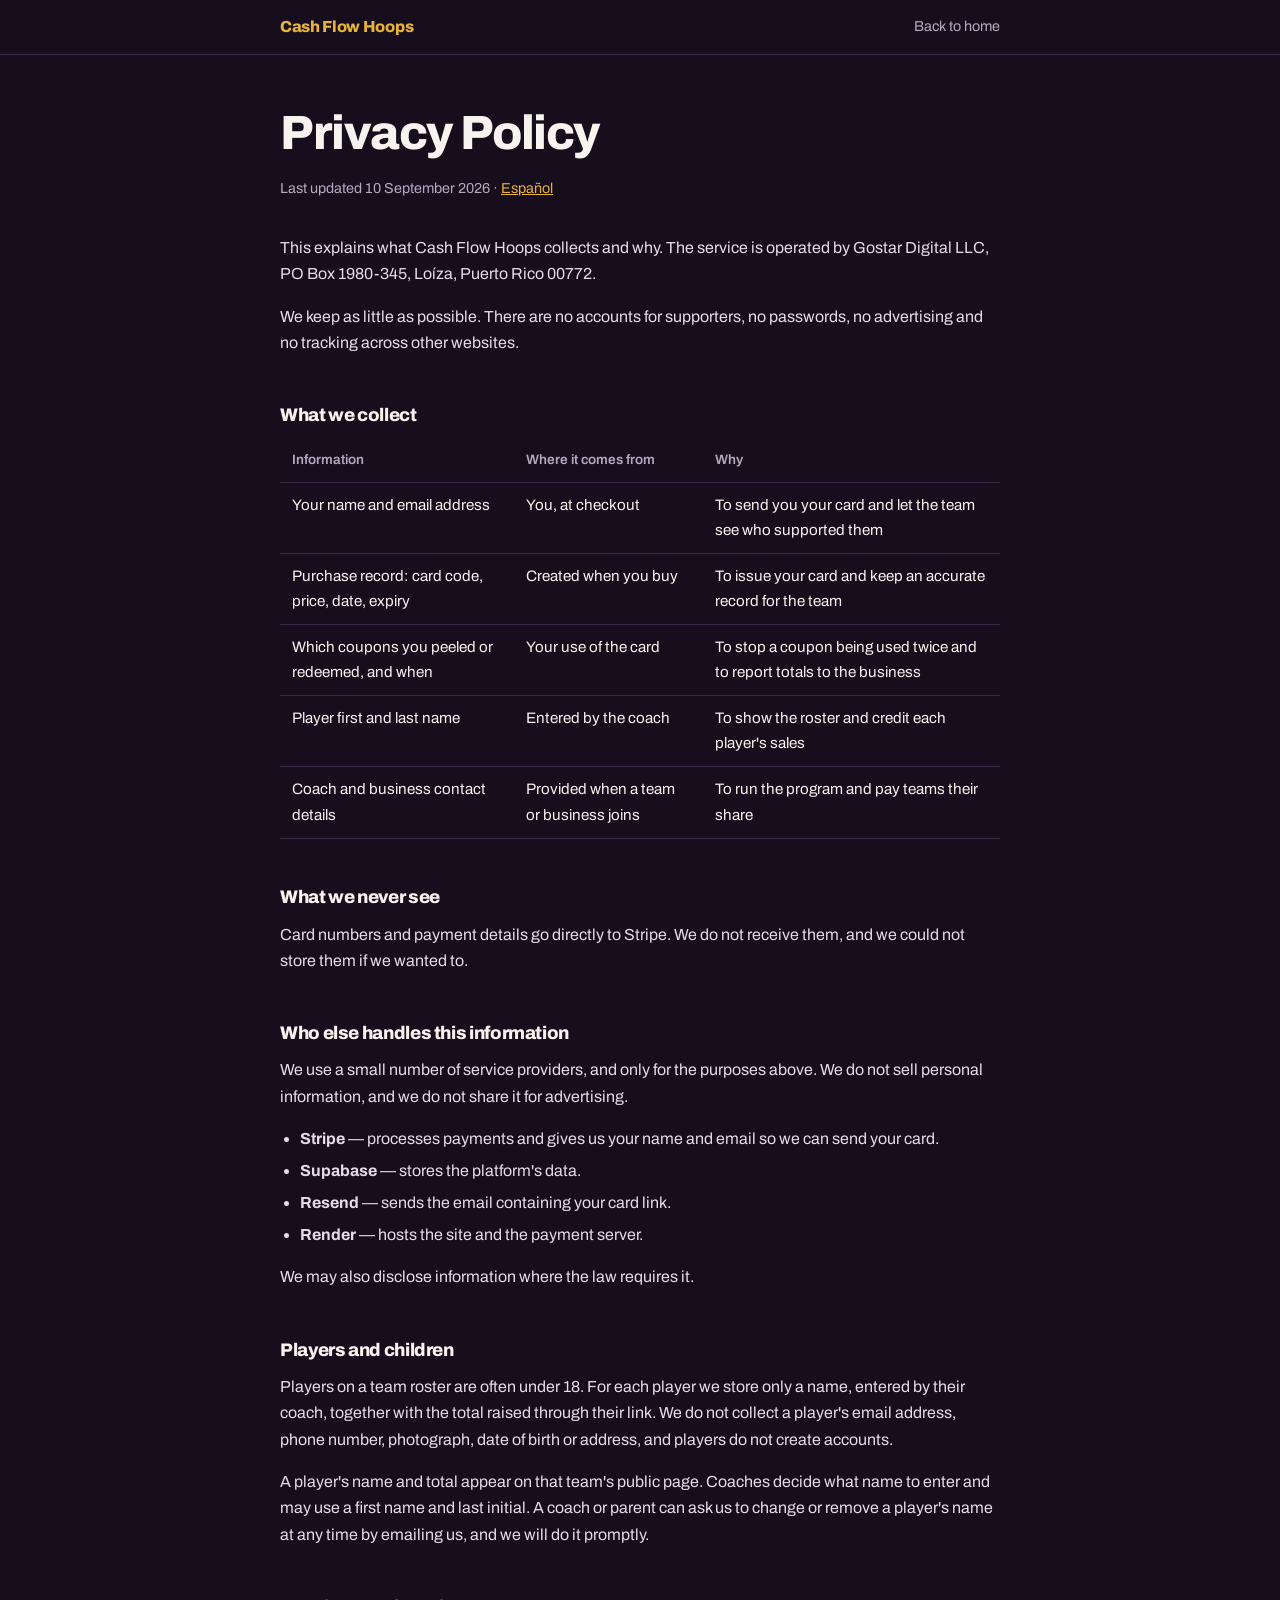
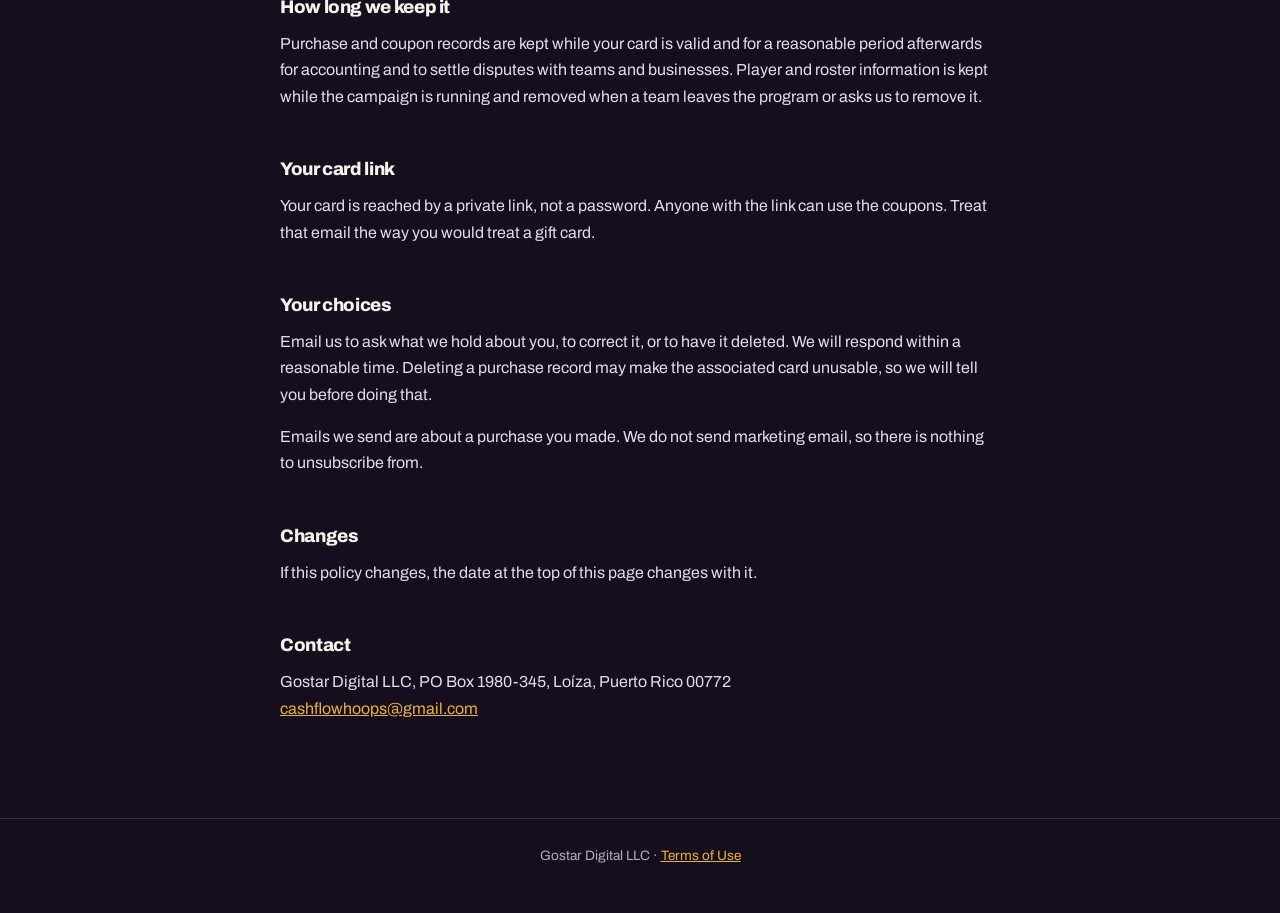
==== privacy.html @ 98130f08 "Add privacy policy page This file contains the privacy policy for Cash Flow Hoops, detailing data co" ====
<!doctype html>
<html lang="en">
<head>
<meta charset="utf-8">
<meta name="viewport" content="width=device-width,initial-scale=1">
<title>Privacy Policy — Cash Flow Hoops</title>
<link rel="preconnect" href="https://fonts.googleapis.com">
<link rel="preconnect" href="https://fonts.gstatic.com" crossorigin>
<link href="https://fonts.googleapis.com/css2?family=Archivo:wght@400;500;600;800&display=swap" rel="stylesheet">
<style>
:root{--ink:#160E1C;--line:#3A2647;--gold:#E8B23A;--paper:#F7F3EF;--mute:#B7A8C2}
*{box-sizing:border-box}
body{margin:0;background:var(--ink);color:var(--paper);font-family:Archivo,system-ui,sans-serif;font-size:16px;line-height:1.65}
.wrap{width:min(720px,92vw);margin:0 auto}
nav{border-bottom:1px solid var(--line)}
.navin{display:flex;align-items:center;justify-content:space-between;padding:14px 0}
.mark{font-weight:800;letter-spacing:-.02em;text-decoration:none}
.mark em{font-style:normal;color:var(--gold)}
.navin a.back{color:var(--mute);text-decoration:none;font-size:.9rem}
.navin a.back:hover{color:var(--paper)}
main{padding:54px 0 80px}
h1{font-size:clamp(2.1rem,5vw,3rem);font-weight:800;letter-spacing:-.03em;line-height:1;margin:0 0 .4em}
h2{font-size:1.14rem;font-weight:800;letter-spacing:-.02em;margin:2.4em 0 .5em}
p,li{color:#E4DCEA}
p{margin:0 0 1em}
ul{padding-left:20px;margin:0 0 1em}
li{margin:.35em 0}
.date{color:var(--mute);font-size:.9rem;margin-bottom:2.4em}
a{color:var(--gold)}
table{width:100%;border-collapse:collapse;margin:0 0 1.4em;font-size:.95rem}
th,td{text-align:left;padding:10px 12px;border-bottom:1px solid var(--line);vertical-align:top}
th{color:var(--mute);font-weight:600;font-size:.85rem}
footer{border-top:1px solid var(--line);padding:26px 0 46px;color:var(--mute);font-size:.85rem;text-align:center}
</style>
</head>
<body>

<nav><div class="wrap navin">
  <a class="mark" href="index.html">Cash Flow <em>Hoops</em></a>
  <a class="back" href="index.html">Back to home</a>
</div></nav>

<main class="wrap">
  <h1>Privacy Policy</h1>
  <p class="date">Last updated 10 September 2026 · <a href="privacy-es.html">Español</a></p>

  <p>This explains what Cash Flow Hoops collects and why. The service is operated by Gostar Digital LLC, PO Box 1980-345, Loíza, Puerto Rico 00772.</p>
  <p>We keep as little as possible. There are no accounts for supporters, no passwords, no advertising and no tracking across other websites.</p>

  <h2>What we collect</h2>
  <table>
    <tr><th>Information</th><th>Where it comes from</th><th>Why</th></tr>
    <tr><td>Your name and email address</td><td>You, at checkout</td><td>To send you your card and let the team see who supported them</td></tr>
    <tr><td>Purchase record: card code, price, date, expiry</td><td>Created when you buy</td><td>To issue your card and keep an accurate record for the team</td></tr>
    <tr><td>Which coupons you peeled or redeemed, and when</td><td>Your use of the card</td><td>To stop a coupon being used twice and to report totals to the business</td></tr>
    <tr><td>Player first and last name</td><td>Entered by the coach</td><td>To show the roster and credit each player's sales</td></tr>
    <tr><td>Coach and business contact details</td><td>Provided when a team or business joins</td><td>To run the program and pay teams their share</td></tr>
  </table>

  <h2>What we never see</h2>
  <p>Card numbers and payment details go directly to Stripe. We do not receive them, and we could not store them if we wanted to.</p>

  <h2>Who else handles this information</h2>
  <p>We use a small number of service providers, and only for the purposes above. We do not sell personal information, and we do not share it for advertising.</p>
  <ul>
    <li><strong>Stripe</strong> — processes payments and gives us your name and email so we can send your card.</li>
    <li><strong>Supabase</strong> — stores the platform's data.</li>
    <li><strong>Resend</strong> — sends the email containing your card link.</li>
    <li><strong>Render</strong> — hosts the site and the payment server.</li>
  </ul>
  <p>We may also disclose information where the law requires it.</p>

  <h2>Players and children</h2>
  <p>Players on a team roster are often under 18. For each player we store only a name, entered by their coach, together with the total raised through their link. We do not collect a player's email address, phone number, photograph, date of birth or address, and players do not create accounts.</p>
  <p>A player's name and total appear on that team's public page. Coaches decide what name to enter and may use a first name and last initial. A coach or parent can ask us to change or remove a player's name at any time by emailing us, and we will do it promptly.</p>

  <h2>How long we keep it</h2>
  <p>Purchase and coupon records are kept while your card is valid and for a reasonable period afterwards for accounting and to settle disputes with teams and businesses. Player and roster information is kept while the campaign is running and removed when a team leaves the program or asks us to remove it.</p>

  <h2>Your card link</h2>
  <p>Your card is reached by a private link, not a password. Anyone with the link can use the coupons. Treat that email the way you would treat a gift card.</p>

  <h2>Your choices</h2>
  <p>Email us to ask what we hold about you, to correct it, or to have it deleted. We will respond within a reasonable time. Deleting a purchase record may make the associated card unusable, so we will tell you before doing that.</p>
  <p>Emails we send are about a purchase you made. We do not send marketing email, so there is nothing to unsubscribe from.</p>

  <h2>Changes</h2>
  <p>If this policy changes, the date at the top of this page changes with it.</p>

  <h2>Contact</h2>
  <p>Gostar Digital LLC, PO Box 1980-345, Loíza, Puerto Rico 00772<br>
  <a href="mailto:cashflowhoops@gmail.com">cashflowhoops@gmail.com</a></p>
</main>

<footer><div class="wrap">
  Gostar Digital LLC · <a href="terms.html">Terms of Use</a>
</div></footer>

</body>
</html>
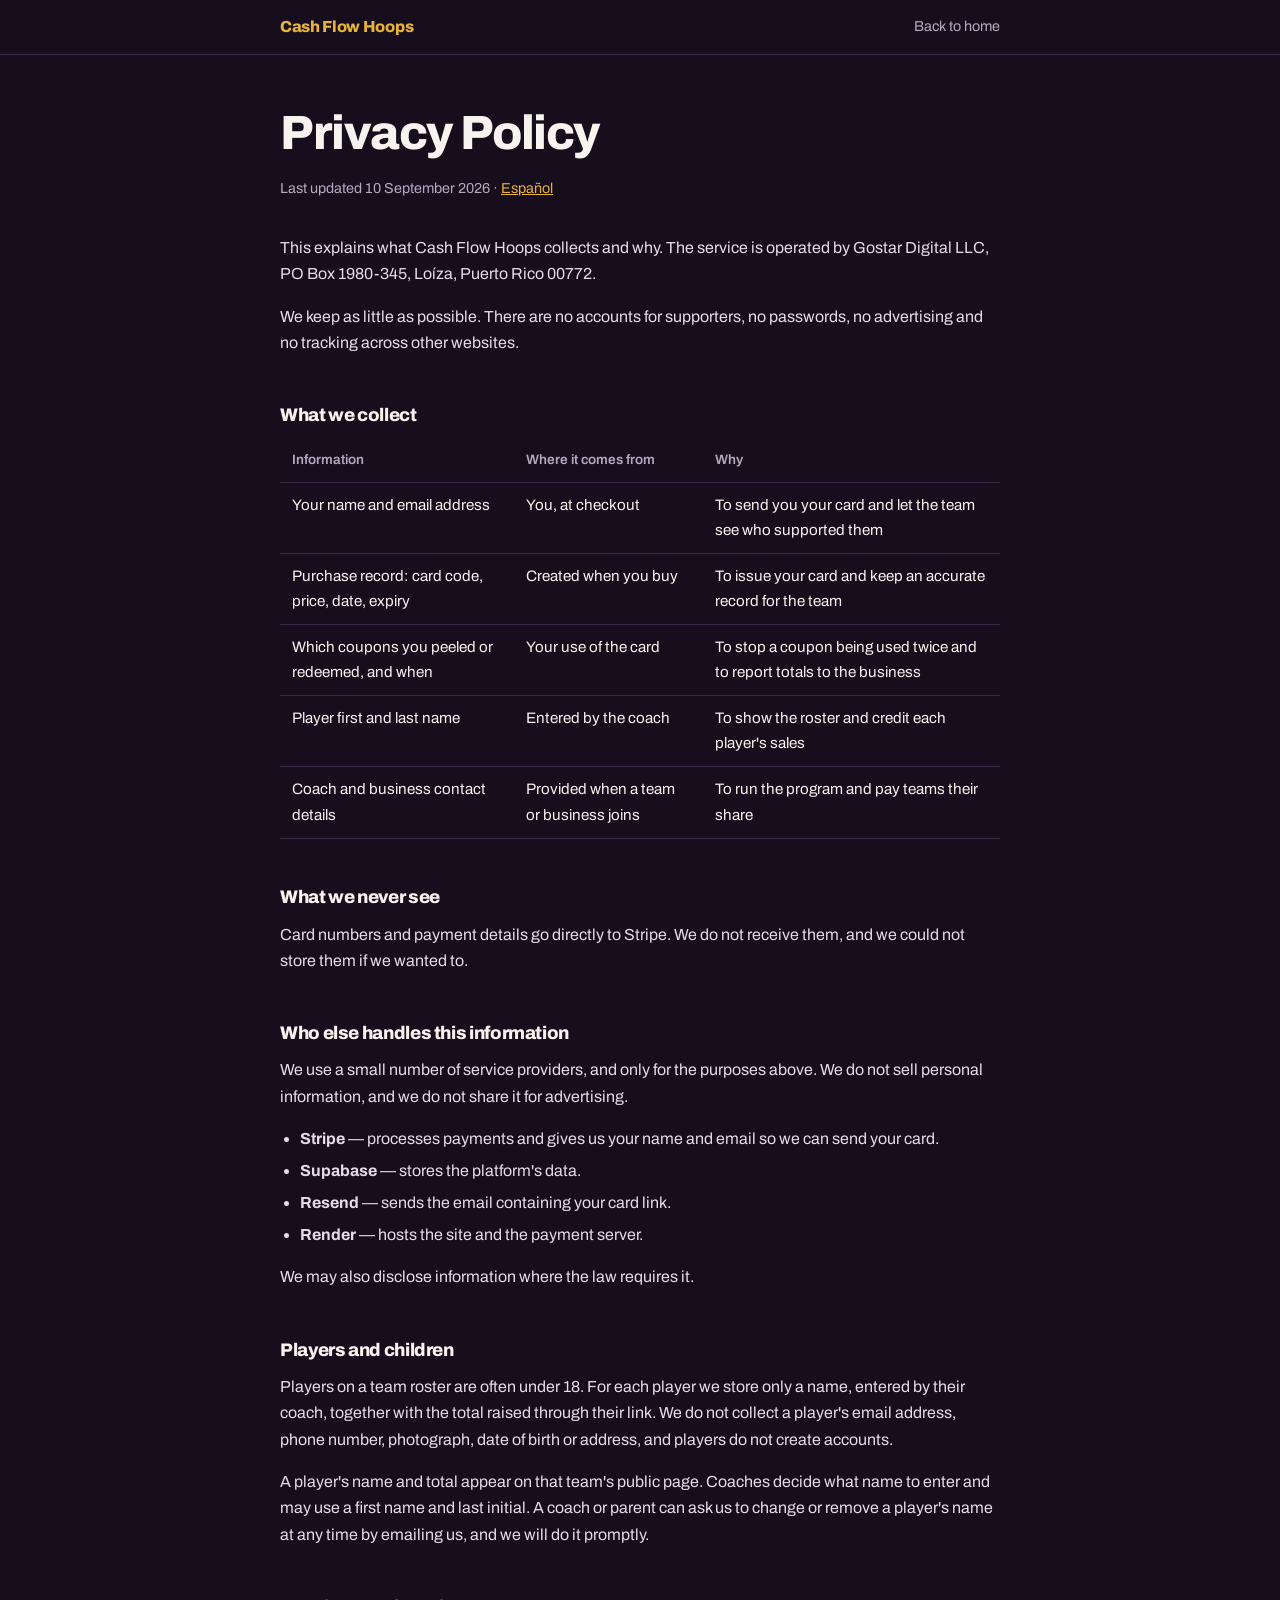
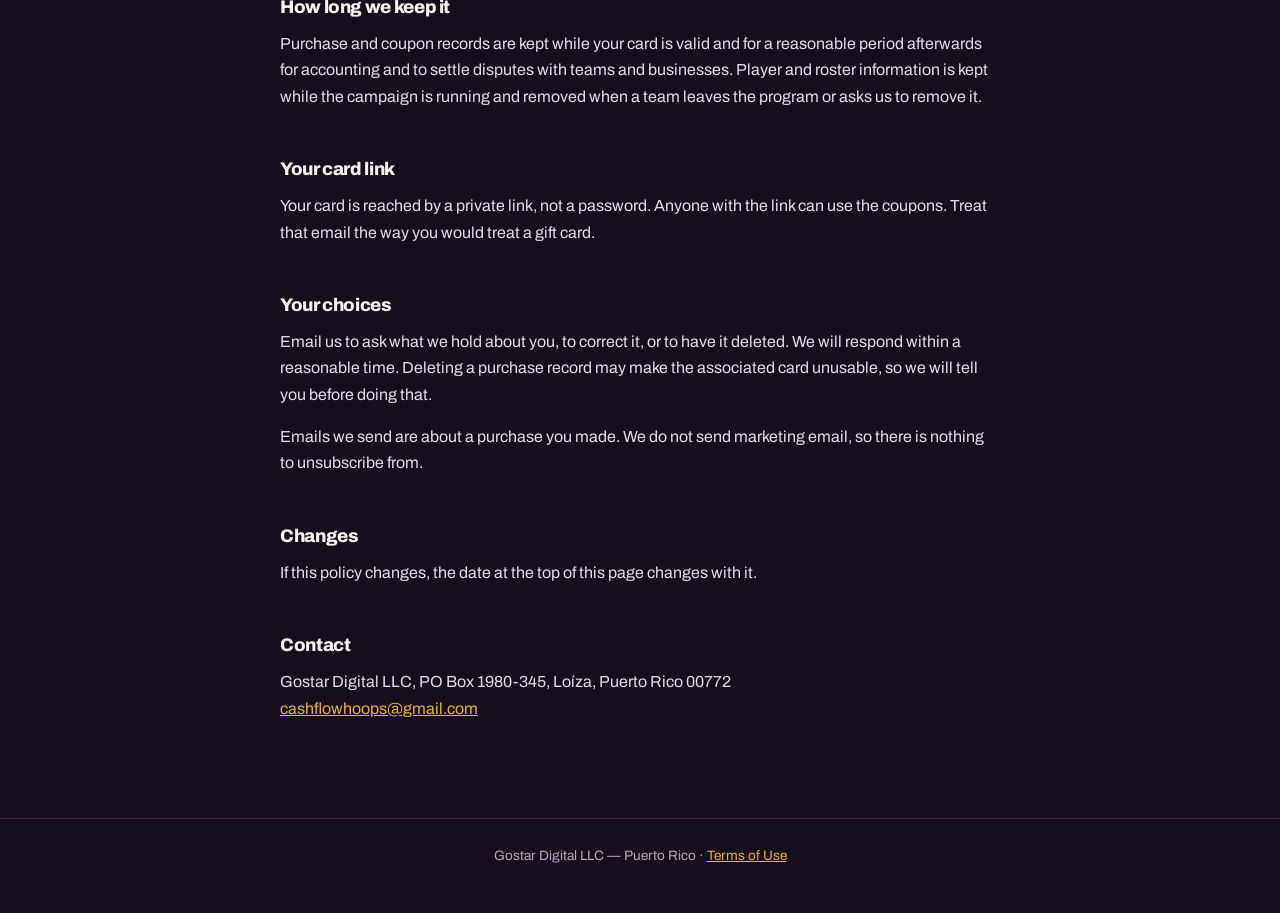
==== commit 02e2f527: "Update footer text to include location" ====
--- a/privacy.html
+++ b/privacy.html
@@ -36,8 +36,8 @@
 <body>
 
 <nav><div class="wrap navin">
-  <a class="mark" href="index.html">Cash Flow <em>Hoops</em></a>
-  <a class="back" href="index.html">Back to home</a>
+  <a class="mark" href="https://cashflowhoops.app">Cash Flow <em>Hoops</em></a>
+  <a class="back" href="https://cashflowhoops.app">Back to home</a>
 </div></nav>
 
 <main class="wrap">
@@ -93,7 +93,7 @@
 </main>
 
 <footer><div class="wrap">
-  Gostar Digital LLC · <a href="terms.html">Terms of Use</a>
+  Gostar Digital LLC — Puerto Rico · <a href="terms.html">Terms of Use</a>
 </div></footer>
 
 </body>
